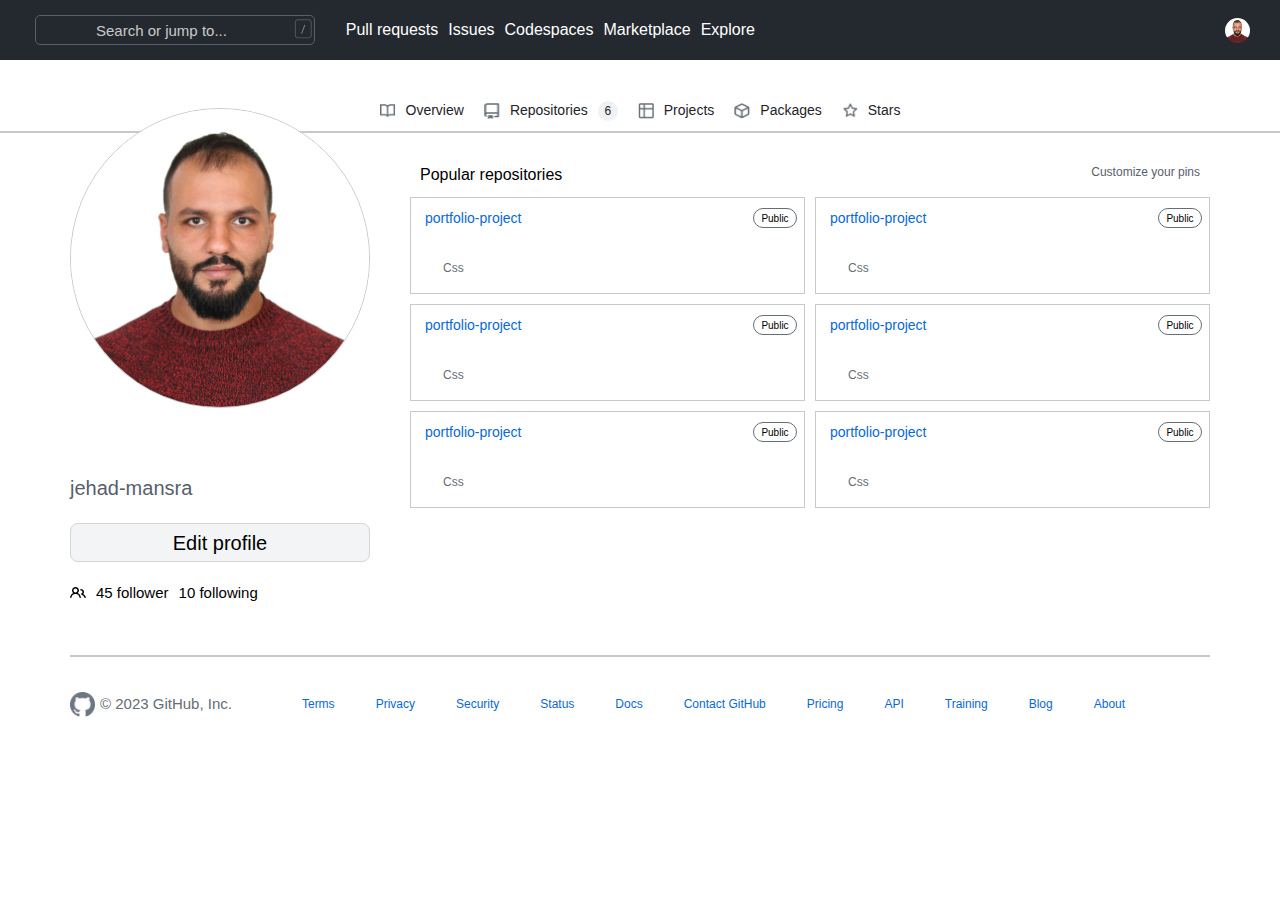
==== index.html @ 64ec9050 "first commit" ====
<!DOCTYPE html>
<html lang="en">

<head>
    <meta charset="UTF-8" />
    <meta http-equiv="X-UA-Compatible" content="IE=edge" />
    <meta name="viewport" content="width=device-width, initial-scale=1.0" />
    <title>GitHub Finder</title>
    <link rel="stylesheet" href="https://cdnjs.cloudflare.com/ajax/libs/font-awesome/6.4.0/css/all.min.css"
        integrity="sha512-iecdLmaskl7CVkqkXNQ/ZH/XLlvWZOJyj7Yy7tcenmpD1ypASozpmT/E0iPtmFIB46ZmdtAc9eNBvH0H/ZpiBw=="
        crossorigin="anonymous" referrerpolicy="no-referrer" />
    <link rel="stylesheet" href="./css/utility.css" />
    <link rel="stylesheet" href="./css/style.css" />
    <script src="./js/script.js" defer></script>
</head>

<body>
    <header class="header">
        <div class="nav__pages">
            <a href="#" class="header__logo">
                <i class="fa-brands fa-github"></i>
            </a>
            <div>
                <i class="fa-solid fa-magnifying-glass search__icon"></i>
                <input type="search" class="header__search"  placeholder="Search or jump to..." /><a
                    href="Comparison.html">
                    <img src="images/svg.mr-1.png" class="Comparison__icon" /></a>
            </div>
            <nav class="nav">
                <ul class="nav__link">
                    <li>Pull requests</li>
                    <li>Issues</li>
                    <li>Codespaces</li>
                    <li>Marketplace</li>
                    <li>Explore</li>
                </ul>
            </nav>
        </div>
        <div class="nav__icons">
            <i class="fa-regular fa-bell bell"></i>
            <div class="plus__icon">
                <i class="fa-solid fa-plus plus"></i>
                <i class="fa-solid fa-caret-down arrow"></i>
            </div>
            <div class="photo__icon">
                <img src="jehad.jpg" class="image__nav profile__image" />
                <i class="fa-solid fa-caret-down arrow"></i>
            </div>
        </div>
    </header>

    <div class="header_responsive">
        <i class="fa-solid fa-bars fa-lg" style="color: #ffffff;"></i>
        <a href="#" class="header__logo">
            <i class="fa-brands fa-github"></i>
        </a>
        <i class="fa-regular fa-bell bell"></i>

    </div>
    <section class="main__pages container">

        <ul>
            <li><img src="images/icon1.png" /> Overview</li>
            <li><img src="images/icon2.png" /> Repositories <span class="Counter">6</span></li>
            <li><img src="images/icon3.png" /> Projects</li>
            <li><img src="images/icon4.png" /> Packages</li>
            <li><img src="images/icon5.png" /> Stars</li>
        </ul>

    </section>
    <div class="line"></div>

    <section class="main__section container">
        <div class="main__image">
            <img src="jehad.jpg" alt="" class="profile__image" />
            <p class="user_name">jehad-mansra</p>
            <button class="btn_profile">Edit profile</button>
            <div class="follower">
                <svg text="muted" aria-hidden="true" height="16" viewBox="0 0 16 16" version="1.1" width="16" data-view-component="true" class="octicon octicon-people">
                    <path d="M2 5.5a3.5 3.5 0 1 1 5.898 2.549 5.508 5.508 0 0 1 3.034 4.084.75.75 0 1 1-1.482.235 4 4 0 0 0-7.9 0 .75.75 0 0 1-1.482-.236A5.507 5.507 0 0 1 3.102 8.05 3.493 3.493 0 0 1 2 5.5ZM11 4a3.001 3.001 0 0 1 2.22 5.018 5.01 5.01 0 0 1 2.56 3.012.749.749 0 0 1-.885.954.752.752 0 0 1-.549-.514 3.507 3.507 0 0 0-2.522-2.372.75.75 0 0 1-.574-.73v-.352a.75.75 0 0 1 .416-.672A1.5 1.5 0 0 0 11 5.5.75.75 0 0 1 11 4Zm-5.5-.5a2 2 0 1 0-.001 3.999A2 2 0 0 0 5.5 3.5Z"></path>
                </svg>
                <p class="num_follower">45 follower</p>
                <p class="num_following">10 following</p>
            </div>
        </div>

        <div class="main__Repositories">
            <div class="p_repo">
                <p>Popular repositories</p>
                <p class="last_p">Customize your pins</p>
            </div>
            <div class="all-repos">
                <div class="card__Repositories">
                    <div class="title__repo">
                        <p>portfolio-project</p>
                        <button class="repo_button">Public</button>
                    </div>
                    <div class="lung_circle"><i class="fa-solid fa-circle "></i> Css</div>
                </div>

                <div class="card__Repositories">
                    <div class="title__repo">
                        <p>portfolio-project</p>
                        <button class="repo_button">Public</button>
                    </div>
                    <div class="lung_circle"><i class="fa-solid fa-circle"></i> Css</div>
                </div>
                <div class="card__Repositories">
                    <div class="title__repo">
                        <p>portfolio-project</p>
                        <button class="repo_button">Public</button>
                    </div>
                    <div class="lung_circle"><i class="fa-solid fa-circle"></i> Css</div>
                </div>
                <div class="card__Repositories">
                    <div class="title__repo">
                        <p>portfolio-project</p>
                        <button class="repo_button">Public</button>
                    </div>
                    <div class="lung_circle"><i class="fa-solid fa-circle"></i> Css</div>
                </div>
                <div class="card__Repositories">
                    <div class="title__repo">
                        <p>portfolio-project</p>
                        <button class="repo_button">Public</button>
                    </div>
                    <div class="lung_circle"><i class="fa-solid fa-circle"></i> Css</div>
                </div>
                <div class="card__Repositories">
                    <div class="title__repo">
                        <p>portfolio-project</p>
                        <button class="repo_button">Public</button>
                    </div>
                    <div class="lung_circle"><i class="fa-solid fa-circle"></i> Css</div>
                </div>
            </div>
        </div>
    </section>

    <footer class="container">
        <div class="line"></div>

        <div class="footer__content">
            <div class="footer__logo">
                <img src="images/github logo.png" alt="" />
                <p>© 2023 GitHub, Inc.</p>
            </div>

            <div class="footer__links">
                <ul>
                    <li>Terms</li>
                    <li>Privacy</li>
                    <li>Security</li>
                    <li>Status</li>
                    <li>Docs</li>
                    <li>Contact GitHub</li>
                    <li>Pricing</li>
                    <li>API</li>
                    <li>Training</li>
                    <li>Blog</li>
                    <li>About</li>
                </ul>
            </div>
        </div>
    </footer>
</body>

</html>
---- css/utility.css ----
/*
  1. Use a more-intuitive box-sizing model.
*/
*, *::before, *::after {
    box-sizing: border-box;
  }
  /*
    2. Remove default margin
  */
  * {
    margin: 0;
    padding: 0;
  }
  /*
    3. Allow percentage-based heights in the application
  */

  html{
    font-size: 62.5%;

  }
  html, body {
    /* height: 100%; */
  }
  /*
    Typographic tweaks!
    4. Add accessible line-height
    5. Improve text rendering
  */
  body {
    line-height: 1.5;
    -webkit-font-smoothing: antialiased;
  }
  /*
    6. Improve media defaults
  */
  img, picture, video, canvas, svg {
    display: block;
    max-width: 100%;
  }
  /*
    7. Remove built-in form typography styles
  */
  input, button, textarea, select {
    font: inherit;
  }
  /*
    8. Avoid text overflows
  */
  p, h1, h2, h3, h4, h5, h6 {
    overflow-wrap: break-word;
  }
  /*
    9. Create a root stacking context
  */
  #root, #__next {
    isolation: isolate;
  }


  a{
    text-decoration: none;

  }

  ul{
    list-style: none;
  }
---- css/style.css ----
body {
     font-family: 'Segoe UI', Tahoma, Geneva, Verdana, sans-serif;
 }

 .header {
     background-color: #24292f;
     color: #fff;
     height: 6rem;
     display: flex;
     justify-content: space-between;
     align-items: center;
     padding: 0 2.5rem;
 }

 .container {
     margin: 0 auto;
     padding-left: 15px;
     padding-right: 15px;
 }

 .nav__pages {
     display: flex;
     align-items: center;
     justify-content: center;
     gap: 10px;
 }

 .header__search {
     background-color: #24292f;
     width: 28rem;
     height: 3rem;
     border: solid 1px #57606a;
     padding-left: 40px;
     border-radius: 5px;
     color: #fff;
     font-size: 1.5rem;


 }

 .search__icon {
     position: relative;
     left: 22px;
     font-size: 1.5rem;
     color: #656D76;
 }

 .Comparison__icon {
     width: 1.8rem;
     height: 2rem;
     display: inline;
     position: relative;
     right: 24px;
     top: 3px;
     color: #656D76;

 }

 ::placeholder {
     font-size: 1.5rem;
     color: #c8c9cb;
     padding-left: 20px;

 }


 .header__logo {
     color: #fff;
     font-size: 3rem;
 }

 .nav__link {
     display: flex;
     align-items: center;
     gap: 10px;
     font-size: 1.6rem;
 }

 .nav__icons {
     display: flex;
     gap: 20px;
     align-items: center;


 }

 .bell {
     font-size: 16px;
 }

 .plus {
     font-size: 16px;
 }

 .arrow {
     font-size: 16px;
 }

 .photo__icon {
     display: flex;
     align-items: center;
     gap: 5px;
 }

 .image__nav {
     width: 25px;
     height: 25px;
     border-radius: 50%;

 }

 .header_responsive {
     width: 100%;
     height: 6rem;
     display: flex;
     justify-content: space-between;
     align-items: center;
     padding: 0 2.5rem;
     background-color: #24292f;
     color: #fff;
     display: none;
 }

 .main__section {
     display: grid;
     grid-template-columns: 1fr 3fr;
     gap: 40px;
     margin-top: 20px;
 }

 .main__pages {
     grid-column: 1/2;
     display: flex;
     align-items: center;
     justify-content: center;
     margin-top: 4rem;
     margin-bottom: 1rem;
 }

 .main__Repositories {
     grid-column: 2/4;
 }

 .all-repos {

     display: flex;
     flex-wrap: wrap;
     gap: 10px;

 }

 .p_repo {
     display: flex;
     justify-content: space-between;
     padding: 10px;
 }

 .p_repo p {
     font-size: 1.6rem;

 }

 p.last_p {
     font-size: 1.2rem;
     color: #57606a;
 }

 .main__pages ul {
     display: flex;
     align-items: center;
     gap: 20px;
     justify-content: center;
 }

 .main__pages ul li {
     color: #1f2328;
     font-size: 1.4rem;
     display: flex;
     gap: 10px;
     align-items: center;
 }

 .main__pages ul li img {
     gap: 10px;
     width: 1.6rem;
     height: 1.6rem;
 }

 .line {
     width: 100%;
     border: 1px solid #c8c9cb;
 }

 .main__image {
     display: flex;
     flex-direction: column;
     gap: 20px;

 }

 .main__image img {
     width: 30rem;
     height: 30rem;
     border-radius: 50%;
     border: solid 1px #c8c9cb;
     position: relative;
     top: -10%;


 }

 .follower {
     display: flex;
     gap: 10px;
     align-items: center;
 }

 .num_follower {
     font-size: 1.5rem;
 }

 .num_following {
     font-size: 1.5rem;
 }

 .user_name{
     color: #57606a;
     font-size: 2rem;
 }

 .btn_profile {
     background-color: #f3f4f6;
     width: 30rem;
     height: 3.9rem;
     border: 1px solid #d4d5d7;
     border-radius: 8px;
     font-size: 2rem;
 }

 .card__Repositories {
     width: calc(50% - 5px);
     height: 9.7rem;
     border: solid 1px #c8c9cb;
     display: flex;
     flex-direction: column;
     justify-content: space-between;
     padding-bottom: 7px;
     padding-left: 7px;

 }

 .title__repo {
     display: flex;
     justify-content: space-between;
     padding: 10px 7px;
 }

 .title__repo p {
     color: #0969DA;
     font-size: 1.4rem;
 }

 .repo_button {
     border-radius: 15px;
     width: 4.4rem;
     height: 2rem;
     border: 1px solid #656D76;
     background-color: #fff;
     color: black;

 }

 .lung_circle {
     padding: 20px;
     display: flex;
     align-items: center;
     gap: 5px;
     font-size: 1.2rem;
     color: #656D76;
 }


 .lung_circle i {
     color: #E34C26;

 }

 .Counter {
     background-color: rgba(175, 184, 193, 0.2);
     width: 2rem;
     height: 2rem;
     border-radius: 2.4rem;
     display: flex;
     align-items: center;
     justify-content: center;
     font-size: 1.2rem;
 }



 /*  footer */

 footer {
     margin-top: 50px !important;
    
 }

 .footer__content {
     padding-top: 35px;
     display: flex;
     gap: 7rem;
     align-items: center;
     margin-bottom: 20px;
 }

 .footer__logo {
     display: flex;
     align-items: center;
     gap: 5px;

 }

 .footer__logo img {
     width: 2.5rem;
     height: 2.5rem;
 }

 .footer__logo p {
     color: #656D76;
     font-size: 1.5rem;
 }

 .footer__links ul {
     display: flex;
     gap: 4.1rem;
 }

 .footer__links ul li {
     font-size: 1.2rem;
     color: #0969DA;
 }

 /*  Comparison page  */

 .card__wrapper {
     display: flex;
     flex-direction: column;
     justify-content: center;
     align-items: center;
    
   
 }

 .cards {
     display: flex;
     justify-content: space-between;
     gap: 100px;
    
 }

 .card {
     display: flex;
     justify-content: center;
     align-items: center;
     width: 100%;
     flex-direction: column;
     gap: 30px;

 }

 .result1,.result2{
    height: 4rem;
    margin-top: 10px;
 }

 .card img {
     width: 30rem;
     height: 30rem;
     border-radius: 50%;
     border: solid 1px #c8c9cb;

 }

 .btn__Compare {
     background-color: #f3f4f6;
     width: 11rem;
     height: 3.9rem;
     border: 1px solid #d4d5d7;
     border-radius: 8px;
     font-size: 1rem;
     margin-top: 15px;
 }

 .header_responsive .bell {
     display: none;
 }



.emoji {
    font-size:3rem;
    min-width: 1.2em;
    margin: 0.3em 0.4em;
    text-align: center;
}

.emoji::after {
    animation-timing-function: linear;
    animation-iteration-count: infinite;
}

.wave::after {
    content: '✋';
    --emoji: '👋';
    animation-name: twoFrames;
    animation-duration: 1s;
}


@keyframes twoFrames {
    50% {
        content: var(--emoji);
    }
}

@keyframes threeFrames {
    33.333% {
        content: var(--emoji-1);
    }

    66.666% {
        content: var(--emoji-2);
    }
}











 @media (max-width: 992px){

     body {
         overflow-x: hidden;
     }

     .header {
         display: none;

     }

     .header_responsive {
         width: 100%;
         height: 6rem;
         display: flex;
         justify-content: space-between;
         align-items: center;
         padding: 0 2.5rem;
         background-color: #24292f;
         color: #fff;


     }


     .header_responsive .bell {
         display: block;
     }


     .main__section {
         display: flex;
         flex-direction: column;
         margin: auto;


     }

     .main__image {
         display: flex;
         flex-direction: column;
         gap: 10px;
         margin: auto;
   

     }

     .main__image img {
         width: 15rem;
         height: 15rem;
         position: relative;
         top: -10%;
         margin: auto;


     }

     .user_name{
        margin: auto;
     }

     .card__Repositories {

         height: 9.7rem;
         display: flex;
         flex-direction: column;
         align-items: center;
         justify-content: space-between;
         padding-bottom: 7px;
         padding-left: 7px;

     }

     .all-repos {
         justify-content: center;
     }

     .title__repo {
         flex-direction: column;
         justify-content: center;
         align-items: center;
         padding: 4px 4px;
         gap: 5px;
     }

     .title__repo p {
         font-size: 1.2rem;
     }


     .lung_circle {
         padding: 20px;

         color: #E34C26;
     }


     .footer__content {
         align-items: center;
         flex-direction: column;
     }

     .footer {
         width: 100%;
     }

     .footer__links ul {
         flex-wrap: wrap;
     }

     .line {
         display: none;
     }



     .main__pages ul {
         gap: 5px;
         overflow-y: auto;
         flex-wrap: wrap;
     }




 }




 @media (max-width: 425px) {
     .card__Repositories {
         flex-direction: column;
         padding: 5px;
     }

     .btn_profile {
         width: 100%;
     }

     .lung_circle {
         padding: 0%;

     }

 }












 @media (min-width: 768px) {
     .container {
         width: 750px;
     }
 }


 @media (min-width: 992px) {
     .container {
         width: 970px;
     }
 }


 @media (min-width: 1200px) {
     .container {
         width: 1170px;
     }
 }
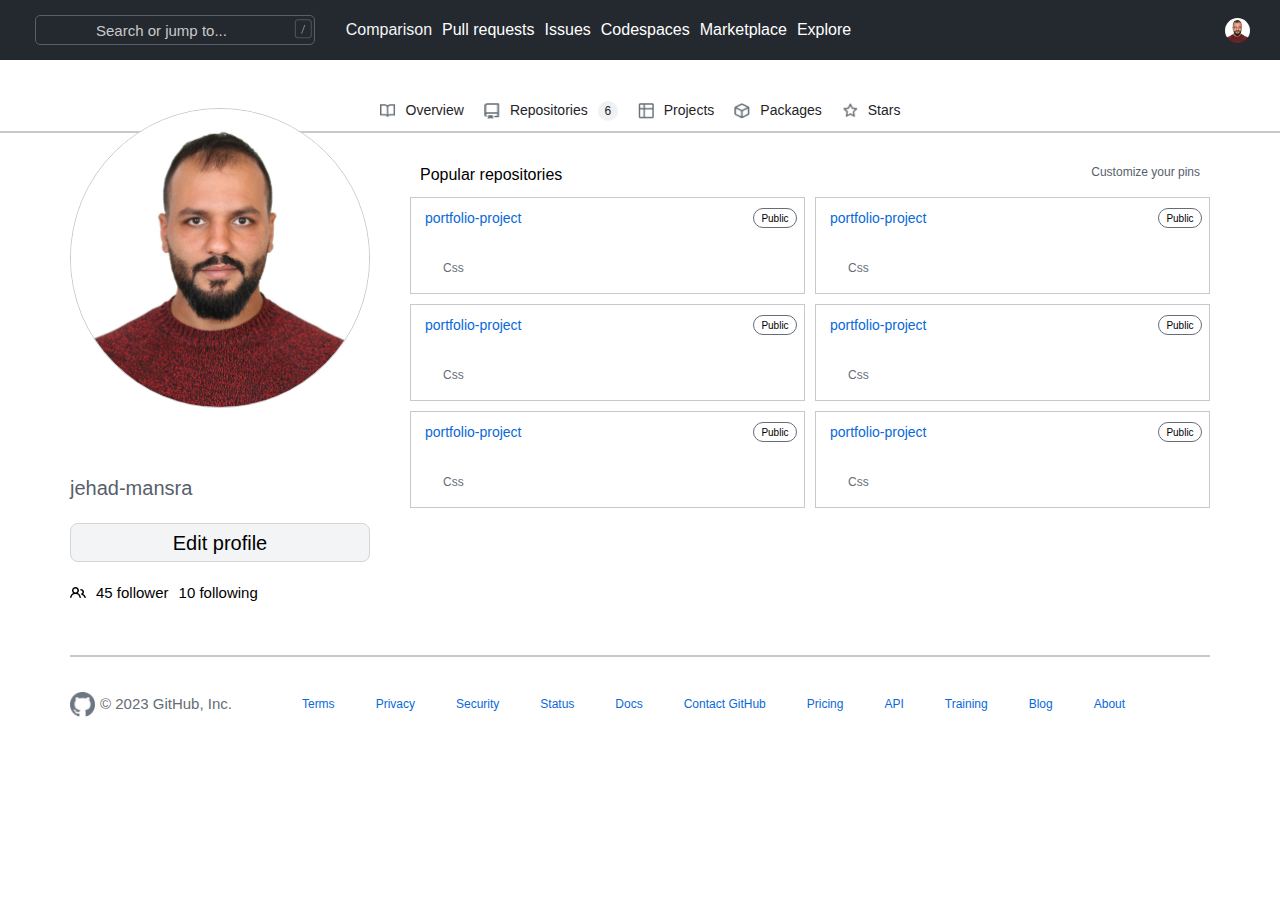
==== commit eeb4b6f4: "enhancements" ====
--- a/index.html
+++ b/index.html
@@ -1,169 +1,210 @@
 <!DOCTYPE html>
 <html lang="en">
-
-<head>
+  <head>
     <meta charset="UTF-8" />
     <meta http-equiv="X-UA-Compatible" content="IE=edge" />
     <meta name="viewport" content="width=device-width, initial-scale=1.0" />
     <title>GitHub Finder</title>
-    <link rel="stylesheet" href="https://cdnjs.cloudflare.com/ajax/libs/font-awesome/6.4.0/css/all.min.css"
-        integrity="sha512-iecdLmaskl7CVkqkXNQ/ZH/XLlvWZOJyj7Yy7tcenmpD1ypASozpmT/E0iPtmFIB46ZmdtAc9eNBvH0H/ZpiBw=="
-        crossorigin="anonymous" referrerpolicy="no-referrer" />
+    <link
+      rel="stylesheet"
+      href="https://cdnjs.cloudflare.com/ajax/libs/font-awesome/6.4.0/css/all.min.css"
+      integrity="sha512-iecdLmaskl7CVkqkXNQ/ZH/XLlvWZOJyj7Yy7tcenmpD1ypASozpmT/E0iPtmFIB46ZmdtAc9eNBvH0H/ZpiBw=="
+      crossorigin="anonymous"
+      referrerpolicy="no-referrer"
+    />
     <link rel="stylesheet" href="./css/utility.css" />
     <link rel="stylesheet" href="./css/style.css" />
     <script src="./js/script.js" defer></script>
-</head>
-
-<body>
+  </head>
+
+  <body>
     <header class="header">
-        <div class="nav__pages">
-            <a href="#" class="header__logo">
-                <i class="fa-brands fa-github"></i>
-            </a>
-            <div>
-                <i class="fa-solid fa-magnifying-glass search__icon"></i>
-                <input type="search" class="header__search"  placeholder="Search or jump to..." /><a
-                    href="Comparison.html">
-                    <img src="images/svg.mr-1.png" class="Comparison__icon" /></a>
-            </div>
-            <nav class="nav">
-                <ul class="nav__link">
-                    <li>Pull requests</li>
-                    <li>Issues</li>
-                    <li>Codespaces</li>
-                    <li>Marketplace</li>
-                    <li>Explore</li>
-                </ul>
-            </nav>
-        </div>
-        <div class="nav__icons">
-            <i class="fa-regular fa-bell bell"></i>
-            <div class="plus__icon">
-                <i class="fa-solid fa-plus plus"></i>
-                <i class="fa-solid fa-caret-down arrow"></i>
-            </div>
-            <div class="photo__icon">
-                <img src="jehad.jpg" class="image__nav profile__image" />
-                <i class="fa-solid fa-caret-down arrow"></i>
-            </div>
-        </div>
+      <div class="nav__pages">
+        <!-- GitHub logo -->
+        <a href="Comparison.html" class="header__logo">
+          <i class="fa-brands fa-github"></i>
+        </a>
+        <div class="original_search">
+          <div class="search_ele">
+            <!-- Search icon -->
+            <i class="fa-solid fa-magnifying-glass search__icon"></i>
+            <!-- Search input field -->
+            <input
+              type="search"
+              class="header__search"
+              placeholder="Search or jump to..."
+            />
+            <!-- Comparison link -->
+            <a href="Comparison.html" class="Comparison__link">
+              <img src="images/svg.mr-1.png" class="Comparison__icon"
+            /></a>
+          </div>
+        </div>
+        <nav class="nav">
+             <!-- Navigation links -->
+          <ul class="nav__link">
+            <a href="Comparison.html"><li>Comparison</li></a>
+            <li>Pull requests</li>
+            <li>Issues</li>
+            <li>Codespaces</li>
+            <li>Marketplace</li>
+            <li>Explore</li>
+          </ul>
+        </nav>
+      </div>
+      <div class="nav__icons">
+        <i class="fa-regular fa-bell bell"></i>
+        <div class="plus__icon">
+          <i class="fa-solid fa-plus plus"></i>
+          <i class="fa-solid fa-caret-down arrow"></i>
+        </div>
+        <div class="photo__icon">
+          <img src="jehad.jpg" class="image__nav profile__image" />
+          <i class="fa-solid fa-caret-down arrow"></i>
+        </div>
+      </div>
     </header>
-
+         <!-- Responsive header -->
     <div class="header_responsive">
-        <i class="fa-solid fa-bars fa-lg" style="color: #ffffff;"></i>
-        <a href="#" class="header__logo">
-            <i class="fa-brands fa-github"></i>
-        </a>
-        <i class="fa-regular fa-bell bell"></i>
-
+      <i class="fa-solid fa-bars fa-lg" style="color: #ffffff"></i>
+      <a href="#" class="header__logo">
+        <i class="fa-brands fa-github"></i>
+      </a>
+      <i class="fa-regular fa-bell bell"></i>
     </div>
     <section class="main__pages container">
-
-        <ul>
-            <li><img src="images/icon1.png" /> Overview</li>
-            <li><img src="images/icon2.png" /> Repositories <span class="Counter">6</span></li>
-            <li><img src="images/icon3.png" /> Projects</li>
-            <li><img src="images/icon4.png" /> Packages</li>
-            <li><img src="images/icon5.png" /> Stars</li>
-        </ul>
-
+      <div class="search__responsive">
+        <!-- Responsive search area -->
+      </div>
+      <ul>
+        <li><img src="images/icon1.png" /> Overview</li>
+        <li>
+          <img src="images/icon2.png" /> Repositories
+          <span class="Counter">6</span>
+        </li>
+        <li><img src="images/icon3.png" /> Projects</li>
+        <li><img src="images/icon4.png" /> Packages</li>
+        <li><img src="images/icon5.png" /> Stars</li>
+      </ul>
     </section>
     <div class="line"></div>
 
     <section class="main__section container">
-        <div class="main__image">
-            <img src="jehad.jpg" alt="" class="profile__image" />
-            <p class="user_name">jehad-mansra</p>
-            <button class="btn_profile">Edit profile</button>
-            <div class="follower">
-                <svg text="muted" aria-hidden="true" height="16" viewBox="0 0 16 16" version="1.1" width="16" data-view-component="true" class="octicon octicon-people">
-                    <path d="M2 5.5a3.5 3.5 0 1 1 5.898 2.549 5.508 5.508 0 0 1 3.034 4.084.75.75 0 1 1-1.482.235 4 4 0 0 0-7.9 0 .75.75 0 0 1-1.482-.236A5.507 5.507 0 0 1 3.102 8.05 3.493 3.493 0 0 1 2 5.5ZM11 4a3.001 3.001 0 0 1 2.22 5.018 5.01 5.01 0 0 1 2.56 3.012.749.749 0 0 1-.885.954.752.752 0 0 1-.549-.514 3.507 3.507 0 0 0-2.522-2.372.75.75 0 0 1-.574-.73v-.352a.75.75 0 0 1 .416-.672A1.5 1.5 0 0 0 11 5.5.75.75 0 0 1 11 4Zm-5.5-.5a2 2 0 1 0-.001 3.999A2 2 0 0 0 5.5 3.5Z"></path>
-                </svg>
-                <p class="num_follower">45 follower</p>
-                <p class="num_following">10 following</p>
-            </div>
-        </div>
-
-        <div class="main__Repositories">
-            <div class="p_repo">
-                <p>Popular repositories</p>
-                <p class="last_p">Customize your pins</p>
-            </div>
-            <div class="all-repos">
-                <div class="card__Repositories">
-                    <div class="title__repo">
-                        <p>portfolio-project</p>
-                        <button class="repo_button">Public</button>
-                    </div>
-                    <div class="lung_circle"><i class="fa-solid fa-circle "></i> Css</div>
-                </div>
-
-                <div class="card__Repositories">
-                    <div class="title__repo">
-                        <p>portfolio-project</p>
-                        <button class="repo_button">Public</button>
-                    </div>
-                    <div class="lung_circle"><i class="fa-solid fa-circle"></i> Css</div>
-                </div>
-                <div class="card__Repositories">
-                    <div class="title__repo">
-                        <p>portfolio-project</p>
-                        <button class="repo_button">Public</button>
-                    </div>
-                    <div class="lung_circle"><i class="fa-solid fa-circle"></i> Css</div>
-                </div>
-                <div class="card__Repositories">
-                    <div class="title__repo">
-                        <p>portfolio-project</p>
-                        <button class="repo_button">Public</button>
-                    </div>
-                    <div class="lung_circle"><i class="fa-solid fa-circle"></i> Css</div>
-                </div>
-                <div class="card__Repositories">
-                    <div class="title__repo">
-                        <p>portfolio-project</p>
-                        <button class="repo_button">Public</button>
-                    </div>
-                    <div class="lung_circle"><i class="fa-solid fa-circle"></i> Css</div>
-                </div>
-                <div class="card__Repositories">
-                    <div class="title__repo">
-                        <p>portfolio-project</p>
-                        <button class="repo_button">Public</button>
-                    </div>
-                    <div class="lung_circle"><i class="fa-solid fa-circle"></i> Css</div>
-                </div>
-            </div>
-        </div>
+      <div class="main__image">
+        <img src="jehad.jpg" alt="" class="profile__image" />
+        <p class="user_name">jehad-mansra</p>
+        <button class="btn_profile">Edit profile</button>
+        <div class="follower">
+          <svg
+            text="muted"
+            aria-hidden="true"
+            height="16"
+            viewBox="0 0 16 16"
+            version="1.1"
+            width="16"
+            data-view-component="true"
+            class="octicon octicon-people"
+          >
+            <path
+              d="M2 5.5a3.5 3.5 0 1 1 5.898 2.549 5.508 5.508 0 0 1 3.034 4.084.75.75 0 1 1-1.482.235 4 4 0 0 0-7.9 0 .75.75 0 0 1-1.482-.236A5.507 5.507 0 0 1 3.102 8.05 3.493 3.493 0 0 1 2 5.5ZM11 4a3.001 3.001 0 0 1 2.22 5.018 5.01 5.01 0 0 1 2.56 3.012.749.749 0 0 1-.885.954.752.752 0 0 1-.549-.514 3.507 3.507 0 0 0-2.522-2.372.75.75 0 0 1-.574-.73v-.352a.75.75 0 0 1 .416-.672A1.5 1.5 0 0 0 11 5.5.75.75 0 0 1 11 4Zm-5.5-.5a2 2 0 1 0-.001 3.999A2 2 0 0 0 5.5 3.5Z"
+            ></path>
+          </svg>
+          <p class="num_follower">45 follower</p>
+          <p class="num_following">10 following</p>
+        </div>
+      </div>
+
+      <div class="main__Repositories">
+        <div class="p_repo">
+          <p>Popular repositories</p>
+          <p class="last_p">Customize your pins</p>
+        </div>
+        <div class="all-repos">
+          <div class="card__Repositories">
+            <div class="title__repo">
+              <p>portfolio-project</p>
+              <button class="repo_button">Public</button>
+            </div>
+            <div class="lung_circle">
+              <i class="fa-solid fa-circle"></i> Css
+            </div>
+          </div>
+          <!-- Repeat the above card__Repositories block for each repository -->
+
+          <div class="card__Repositories">
+            <div class="title__repo">
+              <p>portfolio-project</p>
+              <button class="repo_button">Public</button>
+            </div>
+            <div class="lung_circle">
+              <i class="fa-solid fa-circle"></i> Css
+            </div>
+          </div>
+          <div class="card__Repositories">
+            <div class="title__repo">
+              <p>portfolio-project</p>
+              <button class="repo_button">Public</button>
+            </div>
+            <div class="lung_circle">
+              <i class="fa-solid fa-circle"></i> Css
+            </div>
+          </div>
+          <div class="card__Repositories">
+            <div class="title__repo">
+              <p>portfolio-project</p>
+              <button class="repo_button">Public</button>
+            </div>
+            <div class="lung_circle">
+              <i class="fa-solid fa-circle"></i> Css
+            </div>
+          </div>
+          <div class="card__Repositories">
+            <div class="title__repo">
+              <p>portfolio-project</p>
+              <button class="repo_button">Public</button>
+            </div>
+            <div class="lung_circle">
+              <i class="fa-solid fa-circle"></i> Css
+            </div>
+          </div>
+          <div class="card__Repositories">
+            <div class="title__repo">
+              <p>portfolio-project</p>
+              <button class="repo_button">Public</button>
+            </div>
+            <div class="lung_circle">
+              <i class="fa-solid fa-circle"></i> Css
+            </div>
+          </div>
+        </div>
+      </div>
     </section>
 
     <footer class="container">
-        <div class="line"></div>
-
-        <div class="footer__content">
-            <div class="footer__logo">
-                <img src="images/github logo.png" alt="" />
-                <p>© 2023 GitHub, Inc.</p>
-            </div>
-
-            <div class="footer__links">
-                <ul>
-                    <li>Terms</li>
-                    <li>Privacy</li>
-                    <li>Security</li>
-                    <li>Status</li>
-                    <li>Docs</li>
-                    <li>Contact GitHub</li>
-                    <li>Pricing</li>
-                    <li>API</li>
-                    <li>Training</li>
-                    <li>Blog</li>
-                    <li>About</li>
-                </ul>
-            </div>
-        </div>
+      <div class="line"></div>
+
+      <div class="footer__content">
+        <div class="footer__logo">
+          <img src="images/github logo.png" alt="" />
+          <p>© 2023 GitHub, Inc.</p>
+        </div>
+
+        <div class="footer__links">
+          <ul>
+            <li>Terms</li>
+            <li>Privacy</li>
+            <li>Security</li>
+            <li>Status</li>
+            <li>Docs</li>
+            <li>Contact GitHub</li>
+            <li>Pricing</li>
+            <li>API</li>
+            <li>Training</li>
+            <li>Blog</li>
+            <li>About</li>
+          </ul>
+        </div>
+      </div>
     </footer>
-</body>
-
+  </body>
 </html>
-
--- a/css/style.css
+++ b/css/style.css
@@ -1,622 +1,611 @@
- body {
-     font-family: 'Segoe UI', Tahoma, Geneva, Verdana, sans-serif;
- }
-
- .header {
-     background-color: #24292f;
-     color: #fff;
-     height: 6rem;
-     display: flex;
-     justify-content: space-between;
-     align-items: center;
-     padding: 0 2.5rem;
- }
-
- .container {
-     margin: 0 auto;
-     padding-left: 15px;
-     padding-right: 15px;
- }
-
- .nav__pages {
-     display: flex;
-     align-items: center;
-     justify-content: center;
-     gap: 10px;
- }
-
- .header__search {
-     background-color: #24292f;
-     width: 28rem;
-     height: 3rem;
-     border: solid 1px #57606a;
-     padding-left: 40px;
-     border-radius: 5px;
-     color: #fff;
-     font-size: 1.5rem;
-
-
- }
-
- .search__icon {
-     position: relative;
-     left: 22px;
-     font-size: 1.5rem;
-     color: #656D76;
- }
-
- .Comparison__icon {
-     width: 1.8rem;
-     height: 2rem;
-     display: inline;
-     position: relative;
-     right: 24px;
-     top: 3px;
-     color: #656D76;
-
- }
-
- ::placeholder {
-     font-size: 1.5rem;
-     color: #c8c9cb;
-     padding-left: 20px;
-
- }
-
-
- .header__logo {
-     color: #fff;
-     font-size: 3rem;
- }
-
- .nav__link {
-     display: flex;
-     align-items: center;
-     gap: 10px;
-     font-size: 1.6rem;
- }
-
- .nav__icons {
-     display: flex;
-     gap: 20px;
-     align-items: center;
-
-
- }
-
- .bell {
-     font-size: 16px;
- }
-
- .plus {
-     font-size: 16px;
- }
-
- .arrow {
-     font-size: 16px;
- }
-
- .photo__icon {
-     display: flex;
-     align-items: center;
-     gap: 5px;
- }
-
- .image__nav {
-     width: 25px;
-     height: 25px;
-     border-radius: 50%;
-
- }
-
- .header_responsive {
-     width: 100%;
-     height: 6rem;
-     display: flex;
-     justify-content: space-between;
-     align-items: center;
-     padding: 0 2.5rem;
-     background-color: #24292f;
-     color: #fff;
-     display: none;
- }
-
- .main__section {
-     display: grid;
-     grid-template-columns: 1fr 3fr;
-     gap: 40px;
-     margin-top: 20px;
- }
-
- .main__pages {
-     grid-column: 1/2;
-     display: flex;
-     align-items: center;
-     justify-content: center;
-     margin-top: 4rem;
-     margin-bottom: 1rem;
- }
-
- .main__Repositories {
-     grid-column: 2/4;
- }
-
- .all-repos {
-
-     display: flex;
-     flex-wrap: wrap;
-     gap: 10px;
-
- }
-
- .p_repo {
-     display: flex;
-     justify-content: space-between;
-     padding: 10px;
- }
-
- .p_repo p {
-     font-size: 1.6rem;
-
- }
-
- p.last_p {
-     font-size: 1.2rem;
-     color: #57606a;
- }
-
- .main__pages ul {
-     display: flex;
-     align-items: center;
-     gap: 20px;
-     justify-content: center;
- }
-
- .main__pages ul li {
-     color: #1f2328;
-     font-size: 1.4rem;
-     display: flex;
-     gap: 10px;
-     align-items: center;
- }
-
- .main__pages ul li img {
-     gap: 10px;
-     width: 1.6rem;
-     height: 1.6rem;
- }
-
- .line {
-     width: 100%;
-     border: 1px solid #c8c9cb;
- }
-
- .main__image {
-     display: flex;
-     flex-direction: column;
-     gap: 20px;
-
- }
-
- .main__image img {
-     width: 30rem;
-     height: 30rem;
-     border-radius: 50%;
-     border: solid 1px #c8c9cb;
-     position: relative;
-     top: -10%;
-
-
- }
-
- .follower {
-     display: flex;
-     gap: 10px;
-     align-items: center;
- }
-
- .num_follower {
-     font-size: 1.5rem;
- }
-
- .num_following {
-     font-size: 1.5rem;
- }
-
- .user_name{
-     color: #57606a;
-     font-size: 2rem;
- }
-
- .btn_profile {
-     background-color: #f3f4f6;
-     width: 30rem;
-     height: 3.9rem;
-     border: 1px solid #d4d5d7;
-     border-radius: 8px;
-     font-size: 2rem;
- }
-
- .card__Repositories {
-     width: calc(50% - 5px);
-     height: 9.7rem;
-     border: solid 1px #c8c9cb;
-     display: flex;
-     flex-direction: column;
-     justify-content: space-between;
-     padding-bottom: 7px;
-     padding-left: 7px;
-
- }
-
- .title__repo {
-     display: flex;
-     justify-content: space-between;
-     padding: 10px 7px;
- }
-
- .title__repo p {
-     color: #0969DA;
-     font-size: 1.4rem;
- }
-
- .repo_button {
-     border-radius: 15px;
-     width: 4.4rem;
-     height: 2rem;
-     border: 1px solid #656D76;
-     background-color: #fff;
-     color: black;
-
- }
-
- .lung_circle {
-     padding: 20px;
-     display: flex;
-     align-items: center;
-     gap: 5px;
-     font-size: 1.2rem;
-     color: #656D76;
- }
-
-
- .lung_circle i {
-     color: #E34C26;
-
- }
-
- .Counter {
-     background-color: rgba(175, 184, 193, 0.2);
-     width: 2rem;
-     height: 2rem;
-     border-radius: 2.4rem;
-     display: flex;
-     align-items: center;
-     justify-content: center;
-     font-size: 1.2rem;
- }
-
-
-
- /*  footer */
-
- footer {
-     margin-top: 50px !important;
-    
- }
-
- .footer__content {
-     padding-top: 35px;
-     display: flex;
-     gap: 7rem;
-     align-items: center;
-     margin-bottom: 20px;
- }
-
- .footer__logo {
-     display: flex;
-     align-items: center;
-     gap: 5px;
-
- }
-
- .footer__logo img {
-     width: 2.5rem;
-     height: 2.5rem;
- }
-
- .footer__logo p {
-     color: #656D76;
-     font-size: 1.5rem;
- }
-
- .footer__links ul {
-     display: flex;
-     gap: 4.1rem;
- }
-
- .footer__links ul li {
-     font-size: 1.2rem;
-     color: #0969DA;
- }
-
- /*  Comparison page  */
-
- .card__wrapper {
-     display: flex;
-     flex-direction: column;
-     justify-content: center;
-     align-items: center;
-    
-   
- }
-
- .cards {
-     display: flex;
-     justify-content: space-between;
-     gap: 100px;
-    
- }
-
- .card {
-     display: flex;
-     justify-content: center;
-     align-items: center;
-     width: 100%;
-     flex-direction: column;
-     gap: 30px;
-
- }
-
- .result1,.result2{
-    height: 4rem;
-    margin-top: 10px;
- }
-
- .card img {
-     width: 30rem;
-     height: 30rem;
-     border-radius: 50%;
-     border: solid 1px #c8c9cb;
-
- }
-
- .btn__Compare {
-     background-color: #f3f4f6;
-     width: 11rem;
-     height: 3.9rem;
-     border: 1px solid #d4d5d7;
-     border-radius: 8px;
-     font-size: 1rem;
-     margin-top: 15px;
- }
-
- .header_responsive .bell {
-     display: none;
- }
-
-
+body {
+  font-family: "Segoe UI", Tahoma, Geneva, Verdana, sans-serif;
+}
+
+/* Header styles */
+.header {
+  background-color: #24292f;
+  color: #fff;
+  height: 6rem;
+  display: flex;
+  justify-content: space-between;
+  align-items: center;
+  padding: 0 2.5rem;
+}
+
+.container {
+  margin: 0 auto;
+  /* Center the container horizontally */
+  padding-left: 15px;
+  padding-right: 15px;
+}
+
+/* Navigation pages styles */
+.nav__pages {
+  display: flex;
+  align-items: center;
+  justify-content: center;
+  gap: 10px;
+}
+
+/* Header search input styles */
+.header__search {
+  background-color: #24292f;
+  width: 28rem;
+  height: 3rem;
+  border: solid 1px #57606a;
+  padding-left: 40px;
+  border-radius: 5px;
+  color: #fff;
+  font-size: 1.5rem;
+}
+
+.search__icon {
+  position: relative;
+  left: 7%;
+  font-size: 1.5rem;
+  color: #656d76;
+}
+
+.Comparison__icon {
+  width: 1.8rem;
+  height: 2rem;
+  display: inline;
+  color: #656d76;
+}
+
+.Comparison__link {
+  position: relative;
+  left: -8%;
+  top: 3px;
+}
+
+::placeholder {
+  font-size: 1.5rem;
+  color: #c8c9cb;
+  padding-left: 20px;
+}
+
+.header__logo {
+  color: #fff;
+  font-size: 3rem;
+}
+
+.nav__link {
+  display: flex;
+  align-items: center;
+  gap: 10px;
+  font-size: 1.6rem;
+  cursor: pointer;
+}
+
+.nav__link a li {
+  text-decoration: none;
+  color: #f3f4f6;
+}
+
+a:hover {
+  text-decoration: underline;
+}
+
+a:active {
+  text-decoration: underline;
+}
+
+.nav__link li:hover {
+  opacity: 0.5;
+}
+
+.nav__icons {
+  display: flex;
+  gap: 20px;
+  align-items: center;
+  cursor: pointer;
+}
+
+.nav__icons i:hover {
+  opacity: 0.5;
+}
+
+.bell {
+  font-size: 16px;
+}
+
+.plus {
+  font-size: 16px;
+}
+
+.arrow {
+  font-size: 16px;
+}
+
+.photo__icon {
+  display: flex;
+  align-items: center;
+  gap: 5px;
+}
+
+.image__nav {
+  width: 25px;
+  height: 25px;
+  border-radius: 50%;
+}
+
+/* End Header styles */
+
+/* Main section styles */
+.main__section {
+  display: grid;
+  grid-template-columns: 1fr 3fr;
+  gap: 40px;
+  margin-top: 20px;
+}
+
+.main__pages {
+  grid-column: 1/2;
+  display: flex;
+  align-items: center;
+  justify-content: center;
+  margin-top: 4rem;
+  margin-bottom: 1rem;
+}
+
+.main__Repositories {
+  grid-column: 2/4;
+}
+
+.all-repos {
+  display: flex;
+  flex-wrap: wrap;
+  gap: 10px;
+}
+
+.p_repo {
+  display: flex;
+  justify-content: space-between;
+  padding: 10px;
+}
+
+.p_repo p {
+  font-size: 1.6rem;
+}
+
+p.last_p {
+  font-size: 1.2rem;
+  color: #57606a;
+}
+
+.main__pages ul {
+  display: flex;
+  align-items: center;
+  gap: 20px;
+  justify-content: center;
+}
+
+.main__pages ul li {
+  color: #1f2328;
+  font-size: 1.4rem;
+  display: flex;
+  gap: 10px;
+  align-items: center;
+}
+
+.main__pages ul li img {
+  gap: 10px;
+  width: 1.6rem;
+  height: 1.6rem;
+}
+
+.line {
+  width: 100%;
+  border: 1px solid #c8c9cb;
+}
+
+.main__image {
+  display: flex;
+  flex-direction: column;
+  gap: 20px;
+}
+
+.main__image img {
+  width: 30rem;
+  height: 30rem;
+  border-radius: 50%;
+  border: solid 1px #c8c9cb;
+  position: relative;
+  top: -10%;
+}
+
+.follower {
+  display: flex;
+  gap: 10px;
+  align-items: center;
+}
+
+.num_follower {
+  font-size: 1.5rem;
+}
+
+.num_following {
+  font-size: 1.5rem;
+}
+
+.user_name {
+  color: #57606a;
+  font-size: 2rem;
+}
+
+.btn_profile {
+  background-color: #f3f4f6;
+  width: 30rem;
+  height: 3.9rem;
+  border: 1px solid #d4d5d7;
+  border-radius: 8px;
+  font-size: 2rem;
+}
+
+.card__Repositories {
+  width: calc(50% - 5px);
+  height: 9.7rem;
+  border: solid 1px #c8c9cb;
+  display: flex;
+  flex-direction: column;
+  justify-content: space-between;
+  padding-bottom: 7px;
+  padding-left: 7px;
+}
+
+.title__repo {
+  display: flex;
+  justify-content: space-between;
+  padding: 10px 7px;
+}
+
+.title__repo p {
+  color: #0969da;
+  font-size: 1.4rem;
+}
+
+.repo_button {
+  border-radius: 15px;
+  width: 4.4rem;
+  height: 2rem;
+  border: 1px solid #656d76;
+  background-color: #fff;
+  color: black;
+}
+
+.lung_circle {
+  padding: 20px;
+  display: flex;
+  align-items: center;
+  gap: 5px;
+  font-size: 1.2rem;
+  color: #656d76;
+}
+
+.lung_circle i {
+  color: #e34c26;
+}
+
+.Counter {
+  background-color: rgba(175, 184, 193, 0.2);
+  width: 2rem;
+  height: 2rem;
+  border-radius: 2.4rem;
+  display: flex;
+  align-items: center;
+  justify-content: center;
+  font-size: 1.2rem;
+}
+
+/* END Main section styles */
+
+/*  footer */
+
+footer {
+  margin-top: 50px !important;
+}
+
+.footer__content {
+  padding-top: 35px;
+  display: flex;
+  gap: 7rem;
+  align-items: center;
+  margin-bottom: 20px;
+}
+
+.footer__logo {
+  display: flex;
+  align-items: center;
+  gap: 5px;
+}
+
+.footer__logo img {
+  width: 2.5rem;
+  height: 2.5rem;
+}
+
+.footer__logo p {
+  color: #656d76;
+  font-size: 1.5rem;
+}
+
+.footer__links ul {
+  display: flex;
+  gap: 4.1rem;
+}
+
+.footer__links ul li {
+  font-size: 1.2rem;
+  color: #0969da;
+}
+
+/* END footer */
+
+/*  Comparison page  */
+
+.card__wrapper {
+  display: flex;
+  flex-direction: column;
+  justify-content: center;
+  align-items: center;
+}
+
+.cards {
+  display: flex;
+  justify-content: space-between;
+  gap: 100px;
+}
+
+.card {
+  display: flex;
+  justify-content: center;
+  align-items: center;
+  width: 100%;
+  flex-direction: column;
+  gap: 30px;
+}
+
+.result1,
+.result2 {
+  height: 4rem;
+  margin-top: 10px;
+}
+
+.card img {
+  width: 30rem;
+  height: 30rem;
+  border-radius: 50%;
+  border: solid 1px #c8c9cb;
+}
+
+.header__search_compare {
+  background-color: #24292f;
+  width: 28rem;
+  height: 3rem;
+  border: solid 1px #57606a;
+  padding-left: 40px;
+  border-radius: 5px;
+  color: #fff;
+  font-size: 1.5rem;
+}
+
+.btn__Compare {
+  background-color: #f3f4f6;
+  width: 11rem;
+  height: 3.9rem;
+  border: 1px solid #d4d5d7;
+  border-radius: 8px;
+  font-size: 1rem;
+  margin-top: 15px;
+  font-size: 1.5rem;
+  font-weight: bold;
+}
+
+.header_responsive .bell {
+  display: none;
+}
+
+.tie {
+  display: flex;
+  width: 90px;
+}
 
 .emoji {
-    font-size:3rem;
-    min-width: 1.2em;
-    margin: 0.3em 0.4em;
-    text-align: center;
+  font-size: 3rem;
+  min-width: 1.2em;
+  margin: 0.3em 0.4em;
+  text-align: center;
 }
 
 .emoji::after {
-    animation-timing-function: linear;
-    animation-iteration-count: infinite;
+  animation-timing-function: linear;
+  animation-iteration-count: infinite;
 }
 
 .wave::after {
-    content: '✋';
-    --emoji: '👋';
-    animation-name: twoFrames;
-    animation-duration: 1s;
-}
-
+  content: "✋";
+  --emoji: "👋";
+  animation-name: twoFrames;
+  animation-duration: 1s;
+}
 
 @keyframes twoFrames {
-    50% {
-        content: var(--emoji);
-    }
+  50% {
+    content: var(--emoji);
+  }
 }
 
 @keyframes threeFrames {
-    33.333% {
-        content: var(--emoji-1);
-    }
-
-    66.666% {
-        content: var(--emoji-2);
-    }
-}
-
-
-
-
-
-
-
-
-
-
-
- @media (max-width: 992px){
-
-     body {
-         overflow-x: hidden;
-     }
-
-     .header {
-         display: none;
-
-     }
-
-     .header_responsive {
-         width: 100%;
-         height: 6rem;
-         display: flex;
-         justify-content: space-between;
-         align-items: center;
-         padding: 0 2.5rem;
-         background-color: #24292f;
-         color: #fff;
-
-
-     }
-
-
-     .header_responsive .bell {
-         display: block;
-     }
-
-
-     .main__section {
-         display: flex;
-         flex-direction: column;
-         margin: auto;
-
-
-     }
-
-     .main__image {
-         display: flex;
-         flex-direction: column;
-         gap: 10px;
-         margin: auto;
-   
-
-     }
-
-     .main__image img {
-         width: 15rem;
-         height: 15rem;
-         position: relative;
-         top: -10%;
-         margin: auto;
-
-
-     }
-
-     .user_name{
-        margin: auto;
-     }
-
-     .card__Repositories {
-
-         height: 9.7rem;
-         display: flex;
-         flex-direction: column;
-         align-items: center;
-         justify-content: space-between;
-         padding-bottom: 7px;
-         padding-left: 7px;
-
-     }
-
-     .all-repos {
-         justify-content: center;
-     }
-
-     .title__repo {
-         flex-direction: column;
-         justify-content: center;
-         align-items: center;
-         padding: 4px 4px;
-         gap: 5px;
-     }
-
-     .title__repo p {
-         font-size: 1.2rem;
-     }
-
-
-     .lung_circle {
-         padding: 20px;
-
-         color: #E34C26;
-     }
-
-
-     .footer__content {
-         align-items: center;
-         flex-direction: column;
-     }
-
-     .footer {
-         width: 100%;
-     }
-
-     .footer__links ul {
-         flex-wrap: wrap;
-     }
-
-     .line {
-         display: none;
-     }
-
-
-
-     .main__pages ul {
-         gap: 5px;
-         overflow-y: auto;
-         flex-wrap: wrap;
-     }
-
-
-
-
- }
-
-
-
-
- @media (max-width: 425px) {
-     .card__Repositories {
-         flex-direction: column;
-         padding: 5px;
-     }
-
-     .btn_profile {
-         width: 100%;
-     }
-
-     .lung_circle {
-         padding: 0%;
-
-     }
-
- }
-
-
-
-
-
-
-
-
-
-
-
-
- @media (min-width: 768px) {
-     .container {
-         width: 750px;
-     }
- }
-
-
- @media (min-width: 992px) {
-     .container {
-         width: 970px;
-     }
- }
-
-
- @media (min-width: 1200px) {
-     .container {
-         width: 1170px;
-     }
- }+  33.333% {
+    content: var(--emoji-1);
+  }
+
+  66.666% {
+    content: var(--emoji-2);
+  }
+}
+
+@media (max-width: 992px) {
+  body {
+    overflow-x: hidden;
+  }
+
+  .header {
+    display: none;
+  }
+
+  .header_responsive {
+    width: 100%;
+    height: 6rem;
+    display: flex;
+    justify-content: space-between;
+    align-items: center;
+    padding: 0 2.5rem;
+    background-color: #24292f;
+    color: #fff;
+  }
+
+  .header_responsive .bell {
+    display: block;
+  }
+
+  .main__section {
+    display: flex;
+    flex-direction: column;
+    margin: auto;
+  }
+
+  .main__image {
+    display: flex;
+    flex-direction: column;
+    gap: 10px;
+    margin: auto;
+  }
+
+  .main__image img {
+    width: 15rem;
+    height: 15rem;
+    position: relative;
+    top: -10%;
+    margin: auto;
+  }
+
+  .main__pages {
+    flex-direction: column;
+    gap: 15px;
+  }
+
+  .user_name {
+    margin: auto;
+  }
+
+  .card__Repositories {
+    height: 9.7rem;
+    display: flex;
+    flex-direction: column;
+    align-items: center;
+    justify-content: space-between;
+    padding-bottom: 7px;
+    padding-left: 7px;
+  }
+
+  .all-repos {
+    justify-content: center;
+  }
+
+  .title__repo {
+    flex-direction: column;
+    justify-content: center;
+    align-items: center;
+    padding: 4px 4px;
+    gap: 5px;
+  }
+
+  .title__repo p {
+    font-size: 1.2rem;
+  }
+
+  .lung_circle {
+    padding: 20px;
+
+    color: #e34c26;
+  }
+
+  .footer__content {
+    align-items: center;
+    flex-direction: column;
+  }
+
+  .footer {
+    width: 100%;
+  }
+
+  .footer__links ul {
+    flex-wrap: wrap;
+  }
+
+  .line {
+    display: none;
+  }
+
+  .main__pages ul {
+    gap: 5px;
+    overflow-y: auto;
+    flex-wrap: wrap;
+  }
+}
+
+@media (max-width: 425px) {
+  .card__Repositories {
+    flex-direction: column;
+    padding: 5px;
+  }
+
+  .btn_profile {
+    width: 100%;
+  }
+
+  .lung_circle {
+    padding: 0%;
+  }
+}
+
+@media (min-width: 768px) {
+  .container {
+    width: 750px;
+  }
+}
+
+@media (min-width: 992px) {
+  .container {
+    width: 970px;
+  }
+}
+
+@media (min-width: 1200px) {
+  .container {
+    width: 1170px;
+  }
+}
+
+@media (max-width: 992px) {
+  .cards {
+    gap: 5px;
+  }
+
+  .card img {
+    width: 15rem;
+    height: 15rem;
+  }
+
+  .header__search_compare {
+    width: 10rem;
+  }
+
+  ::placeholder {
+    font-size: 1rem;
+    padding: 0px;
+  }
+}
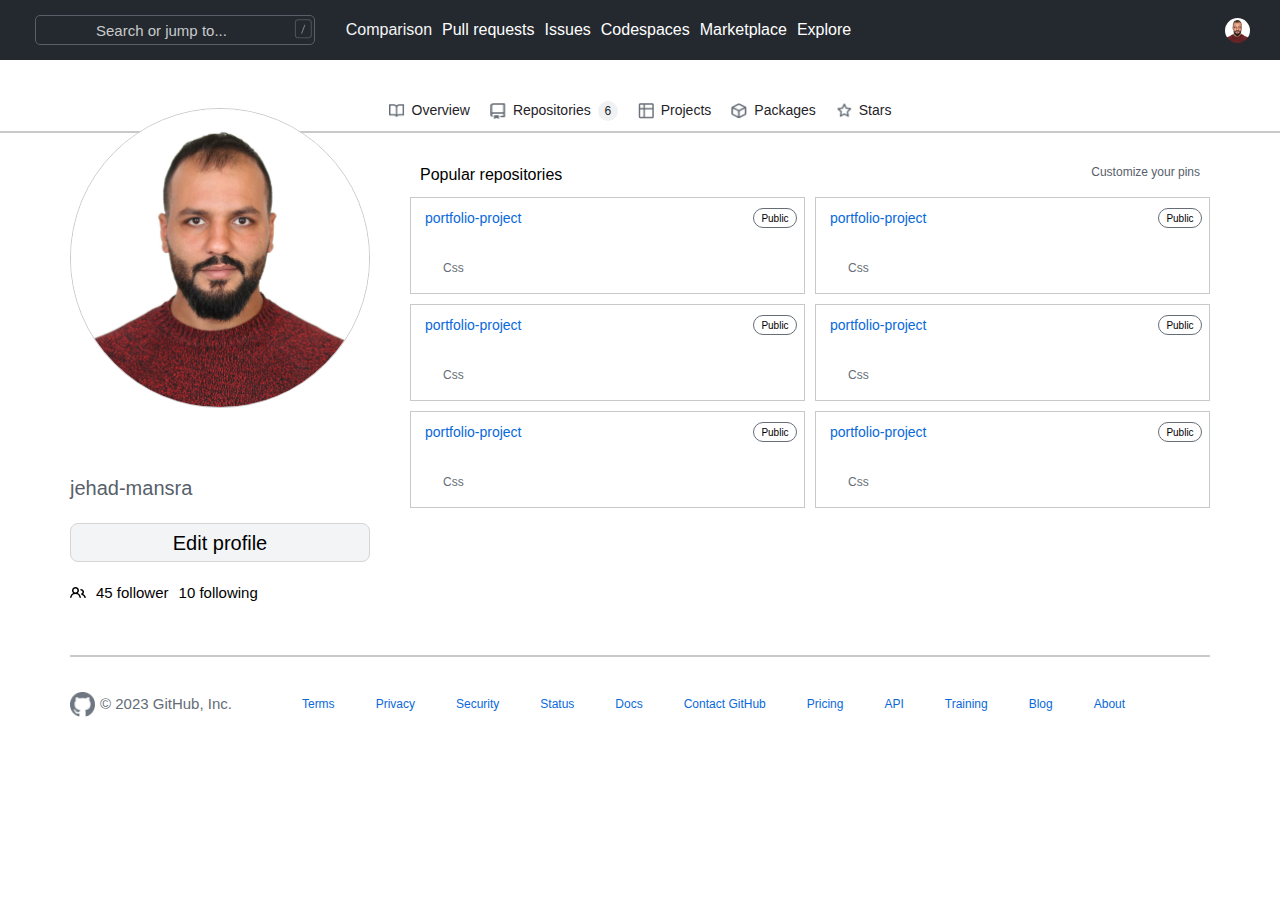
==== commit ebd10688: "final commit" ====
--- a/index.html
+++ b/index.html
@@ -66,8 +66,20 @@
     </header>
          <!-- Responsive header -->
     <div class="header_responsive">
-      <i class="fa-solid fa-bars fa-lg" style="color: #ffffff"></i>
-      <a href="#" class="header__logo">
+      <i class="fa-solid fa-bars fa-lg menu__icon" style="color: #ffffff"></i>
+      <div class="sub-menu-wrap" id="subMenu">
+        <div class="sub-menu">
+            <ul class="nav__link_menu">
+                <a href="Comparison.html"><li>Comparison</li></a>
+                <li>Pull requests</li>
+                <li>Issues</li>
+                <li>Codespaces</li>
+                <li>Marketplace</li>
+                <li>Explore</li>
+
+        </div>
+      </div>
+      <a href="Comparison.html" class="header__logo">
         <i class="fa-brands fa-github"></i>
       </a>
       <i class="fa-regular fa-bell bell"></i>
@@ -78,6 +90,7 @@
       </div>
       <ul>
         <li><img src="images/icon1.png" /> Overview</li>
+        
         <li>
           <img src="images/icon2.png" /> Repositories
           <span class="Counter">6</span>
--- a/css/style.css
+++ b/css/style.css
@@ -131,6 +131,11 @@
   border-radius: 50%;
 }
 
+.header_responsive{
+
+    display: none;
+}
+
 /* End Header styles */
 
 /* Main section styles */
@@ -186,9 +191,11 @@
   color: #1f2328;
   font-size: 1.4rem;
   display: flex;
-  gap: 10px;
-  align-items: center;
-}
+  gap: 7px;
+  align-items: center;
+}
+
+
 
 .main__pages ul li img {
   gap: 10px;
@@ -286,6 +293,7 @@
 
 .lung_circle i {
   color: #e34c26;
+  
 }
 
 .Counter {
@@ -371,6 +379,11 @@
 .result2 {
   height: 4rem;
   margin-top: 10px;
+}
+
+.card p {
+    font-size: 1.3rem;
+    font-weight: bold;
 }
 
 .card img {
@@ -401,6 +414,7 @@
   margin-top: 15px;
   font-size: 1.5rem;
   font-weight: bold;
+  cursor: pointer;
 }
 
 .header_responsive .bell {
@@ -465,7 +479,52 @@
     padding: 0 2.5rem;
     background-color: #24292f;
     color: #fff;
-  }
+    position: relative;
+  }
+
+  .menu__icon{
+    cursor: pointer;
+  }
+
+  .sub-menu-wrap{
+    position:absolute;
+    top: 100%;
+    left: 3%;
+    width: 12rem;
+    max-height: 0px;
+    overflow: hidden;
+    transition: max-height 0.5s;
+  }
+
+  .sub-menu-wrap.open-menu{
+    max-height: 400px;
+  }
+
+  .sub-menu{
+    background-color: #1f2328;
+    padding: 10px;
+    margin: 5px;
+  }
+
+  .nav__link_menu{
+    display: flex;
+    flex-direction: column;
+    align-items: center;
+    gap: 20px;
+    font-size: 1.3rem;
+   
+  }
+  
+.nav__link_menu a{
+    text-decoration: none;
+    color: #fff;
+}
+
+.nav__link_menu li:hover {
+    opacity: 0.5;
+    cursor: pointer;
+  }
+
 
   .header_responsive .bell {
     display: block;
@@ -609,3 +668,5 @@
     padding: 0px;
   }
 }
+
+
